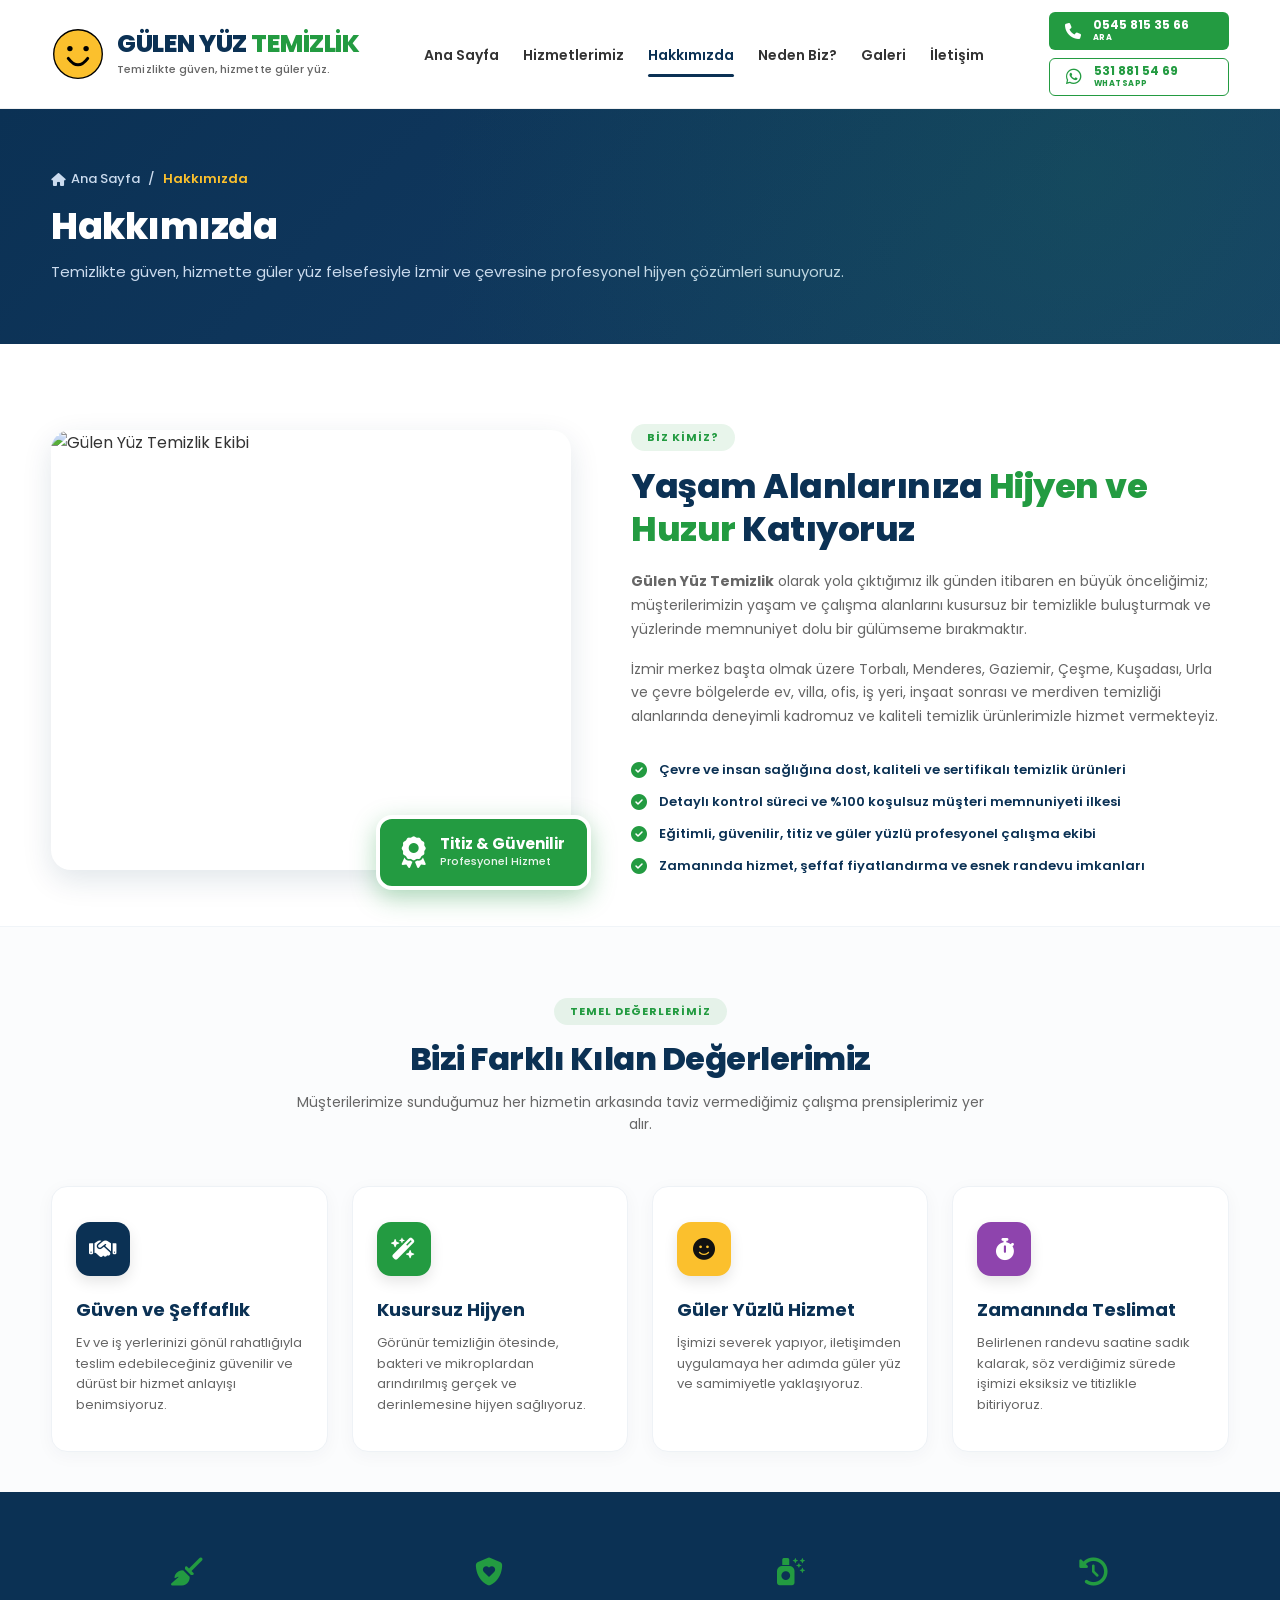
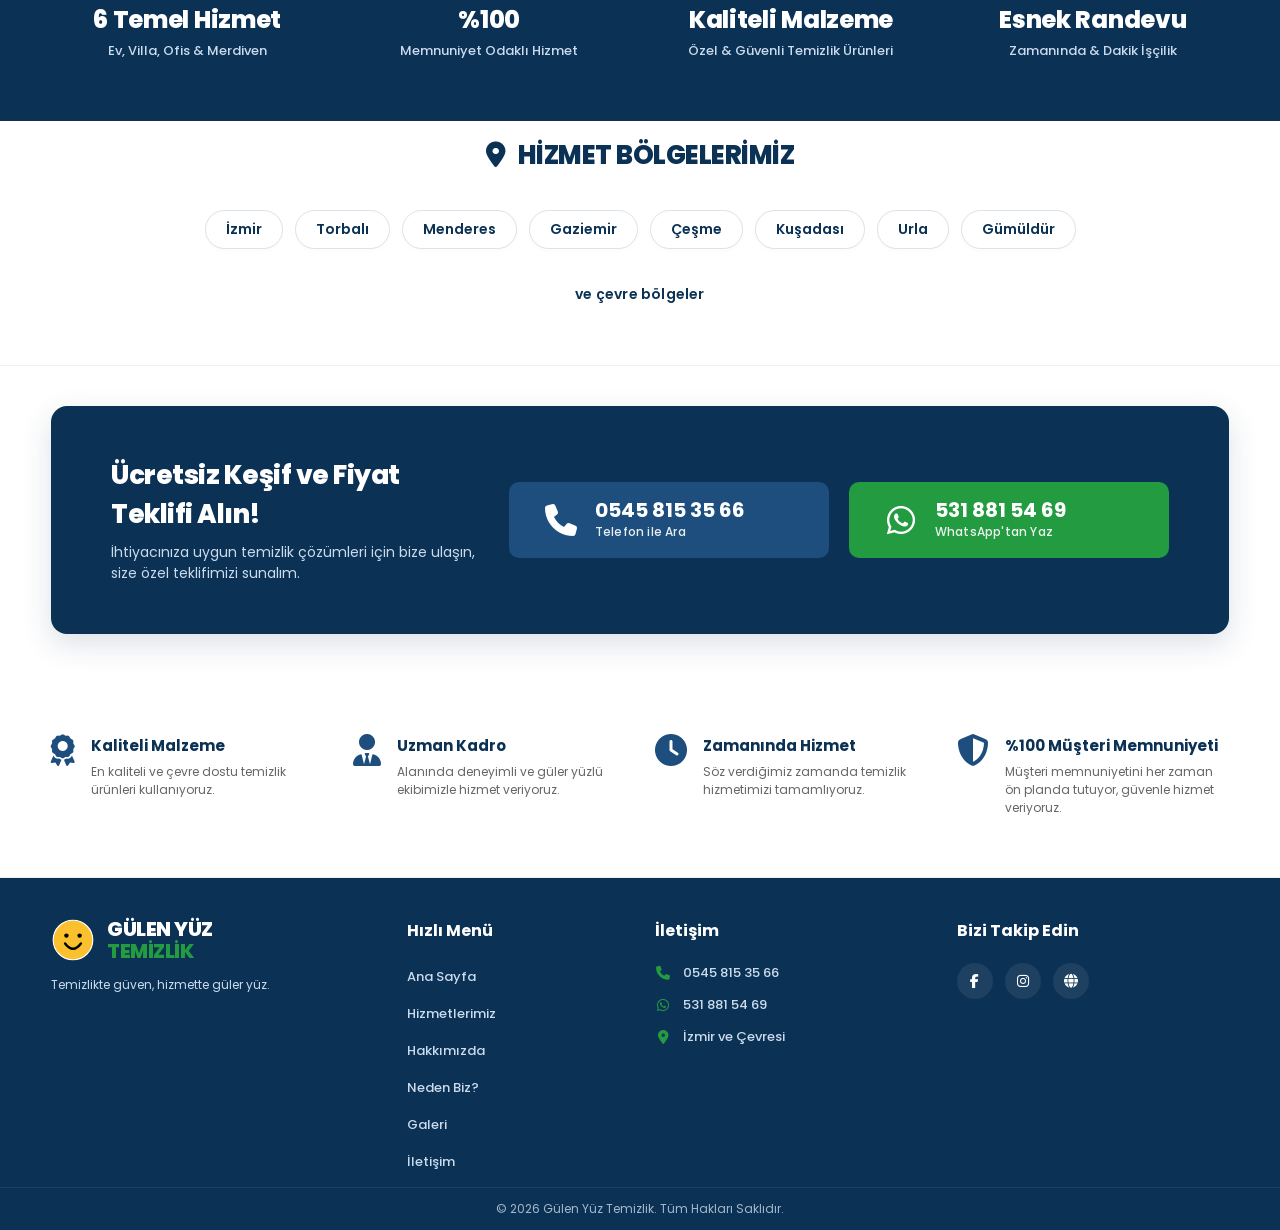
==== about-us.html @ 838fd584 "about-us changes" ====
<!DOCTYPE html>
<html lang="tr">
<head>
    <meta charset="UTF-8">
    <meta name="viewport" content="width=device-width, initial-scale=1.0">
    <title>Hakkımızda - Gülen Yüz Temizlik</title>
    <!-- Google Fonts: Poppins -->
    <link rel="preconnect" href="https://fonts.googleapis.com">
    <link rel="preconnect" href="https://fonts.gstatic.com" crossorigin>
    <link href="https://fonts.googleapis.com/css2?family=Poppins:wght@400;500;600;700;800&display=swap" rel="stylesheet">
    <!-- Font Awesome Icons -->
    <link rel="stylesheet" href="https://cdnjs.cloudflare.com/ajax/libs/font-awesome/6.4.0/css/all.min.css">
    <!-- Global Stylesheet -->
    <link rel="stylesheet" href="css/style.css">
    <!-- About Us Specific Stylesheet -->
    <link rel="stylesheet" href="css/about-us.css">
</head>
<body>

    <!-- Site Header -->
    <header class="site-header">
        <div class="header-container">
            <!-- Logo Section -->
            <a href="index.html" class="logo-container">
                <div class="logo-icon">
                    <svg viewBox="0 0 100 100" xmlns="http://www.w3.org/2000/svg">
                        <circle cx="50" cy="50" r="45" fill="#fbc02d" stroke="#000000" stroke-width="2.5"/>
                        <circle cx="35" cy="40" r="5" fill="#000000"/>
                        <circle cx="65" cy="40" r="5" fill="#000000"/>
                        <path d="M 32 58 Q 50 82 68 58" fill="none" stroke="#000000" stroke-width="5.5" stroke-linecap="round"/>
                    </svg>
                </div>
                <div class="logo-text">
                    <div class="brand-name">
                        <span class="brand-blue">GÜLEN YÜZ</span>
                        <span class="brand-green">TEMİZLİK</span>
                    </div>
                    <div class="brand-subtext">Temizlikte güven, hizmette güler yüz.</div>
                </div>
            </a>

            <!-- Navigation Menu -->
            <nav class="main-navigation">
                <ul>
                    <li><a href="index.html">Ana Sayfa</a></li>
                    <li><a href="our-services.html">Hizmetlerimiz</a></li>
                    <li><a href="about-us.html" class="active">Hakkımızda</a></li>
                    <li><a href="why-us.html">Neden Biz?</a></li>
                    <li><a href="gallery.html">Galeri</a></li>
                    <li><a href="contact.html">İletişim</a></li>
                </ul>
            </nav>

            <!-- Header Right Group (Contact Buttons + Mobile Toggle) -->
            <div class="header-right-group">
                <div class="header-contact">
                    <!-- Phone Call Button -->
                    <a href="tel:05458153566" class="contact-btn btn-phone">
                        <div class="btn-icon">
                            <i class="fa-solid fa-phone"></i>
                        </div>
                        <div class="btn-content">
                            <span class="phone-number">0545 815 35 66</span>
                            <span class="action-text">ARA</span>
                        </div>
                    </a>
                    
                    <!-- WhatsApp Chat Button -->
                    <a href="https://wa.me/905318815469" target="_blank" class="contact-btn btn-whatsapp">
                        <div class="btn-icon">
                            <i class="fa-brands fa-whatsapp"></i>
                        </div>
                        <div class="btn-content">
                            <span class="phone-number">531 881 54 69</span>
                            <span class="action-text">WHATSAPP</span>
                        </div>
                    </a>
                </div>

                <!-- Mobile Menu Hamburger Button -->
                <button class="mobile-nav-toggle" id="mobileNavToggle" aria-label="Menüyü Aç">
                    <span class="hamburger-line"></span>
                    <span class="hamburger-line"></span>
                    <span class="hamburger-line"></span>
                </button>
            </div>
        </div>
    </header>

    <!-- Mobile Navigation Drawer & Backdrop -->
    <div class="mobile-drawer-backdrop" id="mobileDrawerBackdrop"></div>
    <div class="mobile-nav-drawer" id="mobileNavDrawer">
        <div class="mobile-drawer-header">
            <div class="drawer-logo">
                <div class="drawer-logo-icon">
                    <svg viewBox="0 0 100 100" xmlns="http://www.w3.org/2000/svg">
                        <circle cx="50" cy="50" r="45" fill="#fbc02d" stroke="#000000" stroke-width="2.5"/>
                        <circle cx="35" cy="40" r="5" fill="#000000"/>
                        <circle cx="65" cy="40" r="5" fill="#000000"/>
                        <path d="M 32 58 Q 50 82 68 58" fill="none" stroke="#000000" stroke-width="5.5" stroke-linecap="round"/>
                    </svg>
                </div>
                <div class="drawer-brand-name">
                    <span class="brand-blue">GÜLEN YÜZ</span>
                    <span class="brand-green">TEMİZLİK</span>
                </div>
            </div>
            <button class="mobile-drawer-close" id="mobileDrawerClose" aria-label="Menüyü Kapat">
                <i class="fa-solid fa-xmark"></i>
            </button>
        </div>

        <nav class="mobile-drawer-nav">
            <ul>
                <li><a href="index.html" class="drawer-link"><i class="fa-solid fa-house"></i> Ana Sayfa</a></li>
                <li><a href="our-services.html" class="drawer-link"><i class="fa-solid fa-broom"></i> Hizmetlerimiz</a></li>
                <li><a href="about-us.html" class="drawer-link active"><i class="fa-solid fa-circle-info"></i> Hakkımızda</a></li>
                <li><a href="why-us.html" class="drawer-link"><i class="fa-solid fa-shield-heart"></i> Neden Biz?</a></li>
                <li><a href="gallery.html" class="drawer-link"><i class="fa-solid fa-images"></i> Galeri</a></li>
                <li><a href="contact.html" class="drawer-link"><i class="fa-solid fa-phone"></i> İletişim</a></li>
            </ul>
        </nav>

        <div class="mobile-drawer-footer">
            <div class="drawer-contact-buttons">
                <a href="tel:05458153566" class="drawer-btn btn-call">
                    <i class="fa-solid fa-phone"></i>
                    <span>0545 815 35 66</span>
                </a>
                <a href="https://wa.me/905318815469" target="_blank" class="drawer-btn btn-whatsapp">
                    <i class="fa-brands fa-whatsapp"></i>
                    <span>WhatsApp İle İletişim</span>
                </a>
            </div>
            <p class="drawer-slogan">Temizlikte güven, hizmette güler yüz.</p>
        </div>
    </div>

    <main>
        <!-- Page Banner / Breadcrumb Hero -->
        <section class="page-banner">
            <div class="page-banner-container">
                <div class="page-banner-content">
                    <div class="breadcrumb">
                        <a href="index.html"><i class="fa-solid fa-house"></i> Ana Sayfa</a>
                        <span>/</span>
                        <span class="current">Hakkımızda</span>
                    </div>
                    <h1 class="page-banner-title">Hakkımızda</h1>
                    <p class="page-banner-desc">
                        Temizlikte güven, hizmette güler yüz felsefesiyle İzmir ve çevresine profesyonel hijyen çözümleri sunuyoruz.
                    </p>
                </div>
            </div>
        </section>

        <!-- About Story & Mission Section (2-Column) -->
        <section class="about-story-section">
            <div class="about-story-container">
                <!-- Left: Media / Experience Image -->
                <div class="about-media-wrapper">
                    <div class="about-main-image">
                        <img src="https://images.unsplash.com/photo-1581578731548-c64695cc6952?auto=format&fit=crop&w=800&q=80" alt="Gülen Yüz Temizlik Ekibi">
                    </div>
                    <div class="about-exp-badge">
                        <div class="exp-icon-box"><i class="fa-solid fa-award"></i></div>
                        <div class="exp-text">
                            <span class="exp-title">Titiz & Güvenilir</span>
                            <span class="exp-sub">Profesyonel Hizmet</span>
                        </div>
                    </div>
                </div>

                <!-- Right: Content & Story -->
                <div class="about-story-content">
                    <span class="section-badge">BİZ KİMİZ?</span>
                    <h2 class="about-story-title">
                        Yaşam Alanlarınıza <span class="highlight">Hijyen ve Huzur</span> Katıyoruz
                    </h2>
                    <p class="about-story-p">
                        <strong>Gülen Yüz Temizlik</strong> olarak yola çıktığımız ilk günden itibaren en büyük önceliğimiz; müşterilerimizin yaşam ve çalışma alanlarını kusursuz bir temizlikle buluşturmak ve yüzlerinde memnuniyet dolu bir gülümseme bırakmaktır.
                    </p>
                    <p class="about-story-p">
                        İzmir merkez başta olmak üzere Torbalı, Menderes, Gaziemir, Çeşme, Kuşadası, Urla ve çevre bölgelerde ev, villa, ofis, iş yeri, inşaat sonrası ve merdiven temizliği alanlarında deneyimli kadromuz ve kaliteli temizlik ürünlerimizle hizmet vermekteyiz.
                    </p>
                    
                    <ul class="about-highlights-list">
                        <li>
                            <i class="fa-solid fa-check-circle"></i>
                            <span>Çevre ve insan sağlığına dost, kaliteli ve sertifikalı temizlik ürünleri</span>
                        </li>
                        <li>
                            <i class="fa-solid fa-check-circle"></i>
                            <span>Detaylı kontrol süreci ve %100 koşulsuz müşteri memnuniyeti ilkesi</span>
                        </li>
                        <li>
                            <i class="fa-solid fa-check-circle"></i>
                            <span>Eğitimli, güvenilir, titiz ve güler yüzlü profesyonel çalışma ekibi</span>
                        </li>
                        <li>
                            <i class="fa-solid fa-check-circle"></i>
                            <span>Zamanında hizmet, şeffaf fiyatlandırma ve esnek randevu imkanları</span>
                        </li>
                    </ul>
                </div>
            </div>
        </section>

        <!-- Core Values Section (4 Cards) -->
        <section class="values-section">
            <div class="values-container">
                <div class="section-intro">
                    <span class="section-badge">TEMEL DEĞERLERİMİZ</span>
                    <h2 class="section-main-title">Bizi Farklı Kılan Değerlerimiz</h2>
                    <p class="section-main-desc">Müşterilerimize sunduğumuz her hizmetin arkasında taviz vermediğimiz çalışma prensiplerimiz yer alır.</p>
                </div>

                <div class="values-grid">
                    <!-- Value 1 -->
                    <div class="value-card">
                        <div class="value-icon-box icon-blue">
                            <i class="fa-solid fa-handshake"></i>
                        </div>
                        <h3 class="value-card-title">Güven ve Şeffaflık</h3>
                        <p class="value-card-desc">
                            Ev ve iş yerlerinizi gönül rahatlığıyla teslim edebileceğiniz güvenilir ve dürüst bir hizmet anlayışı benimsiyoruz.
                        </p>
                    </div>

                    <!-- Value 2 -->
                    <div class="value-card">
                        <div class="value-icon-box icon-green">
                            <i class="fa-solid fa-wand-magic-sparkles"></i>
                        </div>
                        <h3 class="value-card-title">Kusursuz Hijyen</h3>
                        <p class="value-card-desc">
                            Görünür temizliğin ötesinde, bakteri ve mikroplardan arındırılmış gerçek ve derinlemesine hijyen sağlıyoruz.
                        </p>
                    </div>

                    <!-- Value 3 -->
                    <div class="value-card">
                        <div class="value-icon-box icon-yellow">
                            <i class="fa-solid fa-face-smile"></i>
                        </div>
                        <h3 class="value-card-title">Güler Yüzlü Hizmet</h3>
                        <p class="value-card-desc">
                            İşimizi severek yapıyor, iletişimden uygulamaya her adımda güler yüz ve samimiyetle yaklaşıyoruz.
                        </p>
                    </div>

                    <!-- Value 4 -->
                    <div class="value-card">
                        <div class="value-icon-box icon-purple">
                            <i class="fa-solid fa-stopwatch"></i>
                        </div>
                        <h3 class="value-card-title">Zamanında Teslimat</h3>
                        <p class="value-card-desc">
                            Belirlenen randevu saatine sadık kalarak, söz verdiğimiz sürede işimizi eksiksiz ve titizlikle bitiriyoruz.
                        </p>
                    </div>
                </div>
            </div>
        </section>

        <!-- Service Guarantees & Features Section -->
        <section class="stats-section">
            <div class="stats-container">
                <div class="stat-box">
                    <div class="stat-icon"><i class="fa-solid fa-broom"></i></div>
                    <div class="stat-number">6 Temel Hizmet</div>
                    <div class="stat-label">Ev, Villa, Ofis & Merdiven</div>
                </div>
                <div class="stat-box">
                    <div class="stat-icon"><i class="fa-solid fa-shield-heart"></i></div>
                    <div class="stat-number">%100</div>
                    <div class="stat-label">Memnuniyet Odaklı Hizmet</div>
                </div>
                <div class="stat-box">
                    <div class="stat-icon"><i class="fa-solid fa-spray-can-sparkles"></i></div>
                    <div class="stat-number">Kaliteli Malzeme</div>
                    <div class="stat-label">Özel & Güvenli Temizlik Ürünleri</div>
                </div>
                <div class="stat-box">
                    <div class="stat-icon"><i class="fa-solid fa-clock-rotate-left"></i></div>
                    <div class="stat-number">Esnek Randevu</div>
                    <div class="stat-label">Zamanında & Dakik İşçilik</div>
                </div>
            </div>
        </section>

        <!-- Service Areas Section -->
        <section class="areas-section">
            <div class="areas-container">
                <div class="areas-header">
                    <i class="fa-solid fa-location-dot marker-icon"></i>
                    <h2 class="areas-title">HİZMET BÖLGELERİMİZ</h2>
                </div>
                
                <div class="areas-list">
                    <span class="area-pill">İzmir</span>
                    <span class="area-pill">Torbalı</span>
                    <span class="area-pill">Menderes</span>
                    <span class="area-pill">Gaziemir</span>
                    <span class="area-pill">Çeşme</span>
                    <span class="area-pill">Kuşadası</span>
                    <span class="area-pill">Urla</span>
                    <span class="area-pill">Gümüldür</span>
                </div>
                
                <p class="areas-subtext">ve çevre bölgeler</p>
            </div>
        </section>

        <!-- Promo Section (Free Quote / CTA) -->
        <section class="promo-section">
            <div class="promo-container">
                <!-- Promo Text Content -->
                <div class="promo-content">
                    <h2 class="promo-title">Ücretsiz Keşif ve Fiyat Teklifi Alın!</h2>
                    <p class="promo-subtitle">İhtiyacınıza uygun temizlik çözümleri için bize ulaşın, size özel teklifimizi sunalım.</p>
                </div>
                
                <!-- Promo Action Buttons -->
                <div class="promo-actions">
                    <!-- Phone CTA Button -->
                    <a href="tel:05458153566" class="promo-btn btn-promo-phone">
                        <div class="promo-btn-icon">
                            <i class="fa-solid fa-phone"></i>
                        </div>
                        <div class="promo-btn-text">
                            <span class="num">0545 815 35 66</span>
                            <span class="lbl">Telefon ile Ara</span>
                        </div>
                    </a>
                    
                    <!-- WhatsApp CTA Button -->
                    <a href="https://wa.me/905318815469" target="_blank" class="promo-btn btn-promo-whatsapp">
                        <div class="promo-btn-icon">
                            <i class="fa-brands fa-whatsapp"></i>
                        </div>
                        <div class="promo-btn-text">
                            <span class="num">531 881 54 69</span>
                            <span class="lbl">WhatsApp'tan Yaz</span>
                        </div>
                    </a>
                </div>
            </div>
        </section>

        <!-- Features Section (Trust Badges) -->
        <section class="features-section">
            <div class="features-container">
                <!-- Feature 1: Kaliteli Malzeme -->
                <div class="feature-card">
                    <div class="feature-badge-icon">
                        <i class="fa-solid fa-award"></i>
                    </div>
                    <div class="feature-badge-content">
                        <h3 class="feature-badge-title">Kaliteli Malzeme</h3>
                        <p class="feature-badge-desc">En kaliteli ve çevre dostu temizlik ürünleri kullanıyoruz.</p>
                    </div>
                </div>
                
                <!-- Feature 2: Uzman Kadro -->
                <div class="feature-card">
                    <div class="feature-badge-icon">
                        <i class="fa-solid fa-user-tie"></i>
                    </div>
                    <div class="feature-badge-content">
                        <h3 class="feature-badge-title">Uzman Kadro</h3>
                        <p class="feature-badge-desc">Alanında deneyimli ve güler yüzlü ekibimizle hizmet veriyoruz.</p>
                    </div>
                </div>
                
                <!-- Feature 3: Zamanında Hizmet -->
                <div class="feature-card">
                    <div class="feature-badge-icon">
                        <i class="fa-solid fa-clock"></i>
                    </div>
                    <div class="feature-badge-content">
                        <h3 class="feature-badge-title">Zamanında Hizmet</h3>
                        <p class="feature-badge-desc">Söz verdiğimiz zamanda temizlik hizmetimizi tamamlıyoruz.</p>
                    </div>
                </div>
                
                <!-- Feature 4: Müşteri Memnuniyeti -->
                <div class="feature-card">
                    <div class="feature-badge-icon">
                        <i class="fa-solid fa-shield-halved"></i>
                    </div>
                    <div class="feature-badge-content">
                        <h3 class="feature-badge-title">%100 Müşteri Memnuniyeti</h3>
                        <p class="feature-badge-desc">Müşteri memnuniyetini her zaman ön planda tutuyor, güvenle hizmet veriyoruz.</p>
                    </div>
                </div>
            </div>
        </section>
    </main>

    <!-- Footer Section -->
    <footer class="site-footer">
        <div class="footer-container">
            <!-- Footer Col 1: Logo & Slogan -->
            <div class="footer-col col-logo">
                <div class="footer-logo">
                    <div class="footer-logo-icon">
                        <svg viewBox="0 0 100 100" xmlns="http://www.w3.org/2000/svg">
                            <!-- Yellow circle with white border -->
                            <circle cx="50" cy="50" r="45" fill="#fbc02d" stroke="#ffffff" stroke-width="2.5"/>
                            <!-- Left eye -->
                            <circle cx="35" cy="40" r="5" fill="#000000"/>
                            <!-- Right eye -->
                            <circle cx="65" cy="40" r="5" fill="#000000"/>
                            <!-- Smile (Quadratic Bezier Curve) -->
                            <path d="M 32 58 Q 50 82 68 58" fill="none" stroke="#000000" stroke-width="5.5" stroke-linecap="round"/>
                        </svg>
                    </div>
                    <div class="footer-logo-text">
                        <span class="footer-brand-white">GÜLEN YÜZ</span>
                        <span class="footer-brand-green">TEMİZLİK</span>
                    </div>
                </div>
                <p class="footer-slogan">Temizlikte güven, hizmette güler yüz.</p>
            </div>
            
            <!-- Footer Col 2: Hızlı Menü -->
            <div class="footer-col">
                <h4 class="footer-col-title">Hızlı Menü</h4>
                <ul class="footer-links">
                    <li><a href="index.html">Ana Sayfa</a></li>
                    <li><a href="our-services.html">Hizmetlerimiz</a></li>
                    <li><a href="about-us.html">Hakkımızda</a></li>
                    <li><a href="why-us.html">Neden Biz?</a></li>
                    <li><a href="gallery.html">Galeri</a></li>
                    <li><a href="contact.html">İletişim</a></li>
                </ul>
            </div>
            
            <!-- Footer Col 3: İletişim -->
            <div class="footer-col">
                <h4 class="footer-col-title">İletişim</h4>
                <ul class="footer-contact-info">
                    <li>
                        <i class="fa-solid fa-phone"></i>
                        <a href="tel:05458153566">0545 815 35 66</a>
                    </li>
                    <li>
                        <i class="fa-brands fa-whatsapp"></i>
                        <a href="https://wa.me/905318815469" target="_blank">531 881 54 69</a>
                    </li>
                    <li>
                        <i class="fa-solid fa-location-dot"></i>
                        <span>İzmir ve Çevresi</span>
                    </li>
                </ul>
            </div>
            
            <!-- Footer Col 4: Sosyal Medya -->
            <div class="footer-col">
                <h4 class="footer-col-title">Bizi Takip Edin</h4>
                <div class="footer-socials">
                    <a href="#" target="_blank" class="social-link"><i class="fa-brands fa-facebook-f"></i></a>
                    <a href="#" target="_blank" class="social-link"><i class="fa-brands fa-instagram"></i></a>
                    <a href="#" target="_blank" class="social-link"><i class="fa-solid fa-globe"></i></a>
                </div>
            </div>
        </div>
        
        <!-- Footer Bottom Bar -->
        <div class="footer-bottom">
            <div class="footer-bottom-container">
                <p class="copyright-text">&copy; 2026 Gülen Yüz Temizlik. Tüm Hakları Saklıdır.</p>
            </div>
        </div>
    </footer>

    <!-- Main Global Scripts -->
    <script src="js/main.js"></script>
</body>
</html>
---- css/style.css ----
/* ==========================================================================
   Gülen Yüz Temizlik - Global & Common Stylesheet (style.css)
   Contains shared theme variables, reset, header, footer, and common widgets.
   ========================================================================== */

/* 1. THEME VARIABLES & ROOT SETTINGS */
:root {
    --brand-blue: #0b3154;        /* Deep professional blue (#0b3154) */
    --brand-green: #239b41;       /* Vibrant brand green (#239b41) */
    --accent-yellow: #fbc02d;     /* Smiley face yellow (#fbc02d) */
    --text-dark: #333333;         /* Primary text color */
    --text-muted: #666666;        /* Subtext and captions color */
    --bg-white: #ffffff;
    --font-main: 'Poppins', sans-serif;
}

/* 2. BASE RESET */
* {
    margin: 0;
    padding: 0;
    box-sizing: border-box;
}

body {
    font-family: var(--font-main);
    background-color: #ffffff;
    color: var(--text-dark);
    overflow-x: hidden;
}

/* 3. SITE HEADER */
.site-header {
    background-color: var(--bg-white);
    border-bottom: 1px solid #f0f0f0;
    position: relative;
    width: 100%;
    z-index: 1000;
}

.header-container {
    max-width: 100%;
    width: auto;
    margin: 0 4%;
    padding: 12px 0;
    display: flex;
    justify-content: space-between;
    align-items: center;
    min-height: 90px;
}

/* Logo */
.logo-container {
    display: flex;
    align-items: center;
    text-decoration: none;
    gap: 12px;
}

.logo-icon svg {
    width: 54px;
    height: 54px;
    display: block;
}

.logo-text {
    display: flex;
    flex-direction: column;
}

.brand-name {
    font-size: 25px;
    font-weight: 800;
    line-height: 1.1;
    letter-spacing: -0.5px;
}

.brand-blue {
    color: var(--brand-blue);
}

.brand-green {
    color: var(--brand-green);
}

.brand-subtext {
    font-size: 11px;
    color: var(--text-muted);
    font-weight: 500;
    margin-top: 3px;
    letter-spacing: 0.1px;
}

/* Navigation Menu */
.main-navigation ul {
    display: flex;
    list-style: none;
    gap: 24px;
    align-items: center;
}

.main-navigation a {
    text-decoration: none;
    color: var(--text-dark);
    font-size: 14px;
    font-weight: 600;
    padding: 6px 0;
    position: relative;
    transition: color 0.2s ease;
}

.main-navigation a:hover {
    color: var(--brand-blue);
}

.main-navigation a.active {
    color: var(--brand-blue);
}

.main-navigation a.active::after {
    content: '';
    position: absolute;
    bottom: -6px;
    left: 0;
    width: 100%;
    height: 3px;
    background-color: var(--brand-blue);
    border-radius: 2px;
}

/* Header Contact Buttons */
.header-contact {
    display: flex;
    flex-direction: column;
    gap: 8px;
    align-items: flex-end;
}

.contact-btn {
    display: flex;
    align-items: center;
    text-decoration: none;
    border-radius: 6px;
    padding: 4px 14px;
    width: 180px;
    height: 38px;
    transition: all 0.2s ease;
}

.contact-btn:hover {
    transform: translateY(-1px);
    box-shadow: 0 4px 8px rgba(0, 0, 0, 0.08);
}

.btn-icon {
    font-size: 16px;
    margin-right: 10px;
    display: flex;
    align-items: center;
    justify-content: center;
    width: 20px;
}

.btn-content {
    display: flex;
    flex-direction: column;
    justify-content: center;
}

.phone-number {
    font-size: 12px;
    font-weight: 700;
    line-height: 1.1;
}

.action-text {
    font-size: 8px;
    font-weight: 700;
    letter-spacing: 0.5px;
}

.btn-phone {
    background-color: var(--brand-green);
    color: var(--bg-white);
}

.btn-phone:hover {
    background-color: #1c7c34;
}

.btn-whatsapp {
    background-color: var(--bg-white);
    border: 1px solid var(--brand-green);
    color: var(--brand-green);
}

.btn-whatsapp:hover {
    background-color: rgba(35, 155, 65, 0.04);
}

.btn-whatsapp .btn-icon {
    color: var(--brand-green);
    font-size: 18px;
}

/* Header Right Group */
.header-right-group {
    display: flex;
    align-items: center;
    gap: 16px;
}

/* Hamburger Toggle Button (Hidden on Desktop) */
.mobile-nav-toggle {
    display: none;
    width: 44px;
    height: 44px;
    background-color: #f0f6fc;
    border: 1px solid #d4e2f0;
    border-radius: 10px;
    cursor: pointer;
    flex-direction: column;
    justify-content: center;
    align-items: center;
    gap: 5px;
    padding: 0;
    transition: all 0.25s ease;
    z-index: 1010;
}

.mobile-nav-toggle:hover {
    background-color: var(--brand-blue);
    border-color: var(--brand-blue);
}

.mobile-nav-toggle .hamburger-line {
    width: 22px;
    height: 2.5px;
    background-color: var(--brand-blue);
    border-radius: 3px;
    transition: all 0.3s ease;
}

.mobile-nav-toggle:hover .hamburger-line {
    background-color: #ffffff;
}

/* Hamburger animated open state */
.mobile-nav-toggle.active .hamburger-line:nth-child(1) {
    transform: translateY(7.5px) rotate(45deg);
    background-color: #ffffff;
}

.mobile-nav-toggle.active .hamburger-line:nth-child(2) {
    opacity: 0;
}

.mobile-nav-toggle.active .hamburger-line:nth-child(3) {
    transform: translateY(-7.5px) rotate(-45deg);
    background-color: #ffffff;
}

.mobile-nav-toggle.active {
    background-color: var(--brand-blue);
    border-color: var(--brand-blue);
}

/* Mobile Menu Backdrop */
.mobile-drawer-backdrop {
    position: fixed;
    top: 0;
    left: 0;
    width: 100vw;
    height: 100vh;
    background-color: rgba(11, 49, 84, 0.55);
    backdrop-filter: blur(4px);
    -webkit-backdrop-filter: blur(4px);
    z-index: 99998;
    opacity: 0;
    visibility: hidden;
    transition: opacity 0.35s ease, visibility 0.35s ease;
}

.mobile-drawer-backdrop.active {
    opacity: 1;
    visibility: visible;
}

/* Mobile Nav Drawer */
.mobile-nav-drawer {
    position: fixed;
    top: 0;
    right: -360px;
    width: 320px;
    max-width: 85vw;
    height: 100vh;
    background-color: #ffffff;
    z-index: 99999;
    box-shadow: -8px 0 30px rgba(11, 49, 84, 0.18);
    display: flex;
    flex-direction: column;
    justify-content: space-between;
    transition: right 0.35s cubic-bezier(0.25, 0.8, 0.25, 1);
    overflow-y: auto;
}

.mobile-nav-drawer.open {
    right: 0;
}

/* Drawer Header */
.mobile-drawer-header {
    display: flex;
    align-items: center;
    justify-content: space-between;
    padding: 20px 22px;
    border-bottom: 1px solid #f0f4f8;
}

.drawer-logo {
    display: flex;
    align-items: center;
    gap: 10px;
}

.drawer-logo-icon svg {
    width: 38px;
    height: 38px;
    display: block;
}

.drawer-brand-name {
    font-size: 17px;
    font-weight: 800;
    line-height: 1.1;
}

.mobile-drawer-close {
    width: 36px;
    height: 36px;
    border-radius: 8px;
    background-color: #f1f5f9;
    border: none;
    color: var(--brand-blue);
    font-size: 18px;
    display: flex;
    align-items: center;
    justify-content: center;
    cursor: pointer;
    transition: all 0.2s ease;
}

.mobile-drawer-close:hover {
    background-color: #e2e8f0;
    color: #000000;
}

/* Drawer Nav Links */
.mobile-drawer-nav {
    padding: 18px 16px;
    flex-grow: 1;
}

.mobile-drawer-nav ul {
    list-style: none;
    display: flex;
    flex-direction: column;
    gap: 6px;
}

.drawer-link {
    display: flex;
    align-items: center;
    gap: 14px;
    padding: 13px 16px;
    border-radius: 10px;
    text-decoration: none;
    font-size: 15px;
    font-weight: 600;
    color: var(--brand-blue);
    transition: all 0.2s ease;
}

.drawer-link i {
    font-size: 16px;
    width: 22px;
    color: var(--brand-green);
    display: flex;
    align-items: center;
    justify-content: center;
    transition: all 0.2s ease;
}

.drawer-link:hover {
    background-color: #f0f6fc;
    color: var(--brand-green);
    transform: translateX(4px);
}

.drawer-link.active {
    background-color: rgba(35, 155, 65, 0.08);
    color: var(--brand-green);
    font-weight: 700;
}

.drawer-link.active i {
    color: var(--brand-green);
}

/* Drawer Footer */
.mobile-drawer-footer {
    padding: 20px;
    border-top: 1px solid #f0f4f8;
    background-color: #fafbfc;
    display: flex;
    flex-direction: column;
    gap: 14px;
}

.drawer-contact-buttons {
    display: flex;
    flex-direction: column;
    gap: 10px;
}

.drawer-btn {
    display: flex;
    align-items: center;
    justify-content: center;
    gap: 10px;
    height: 44px;
    border-radius: 10px;
    text-decoration: none;
    font-size: 13px;
    font-weight: 700;
    transition: all 0.2s ease;
}

.drawer-btn.btn-call {
    background-color: #ffffff;
    border: 1px solid #d4e2f0;
    color: var(--brand-blue);
}

.drawer-btn.btn-call:hover {
    background-color: var(--brand-blue);
    color: #ffffff;
}

.drawer-btn.btn-whatsapp {
    background-color: var(--brand-green);
    color: #ffffff;
}

.drawer-btn.btn-whatsapp:hover {
    background-color: #1c7c34;
}

.drawer-slogan {
    font-size: 11px;
    color: var(--text-muted);
    text-align: center;
    margin: 0;
    font-weight: 500;
}

/* Prevent body scroll when drawer open */
body.mobile-menu-active {
    overflow: hidden;
}


/* ==========================================================================
   4. COMMON COMPONENT: SERVICE AREAS SECTION
   ========================================================================== */
.areas-section {
    padding: 15px 0 60px 0;
    background-color: #ffffff;
    text-align: center;
    border-bottom: 1px solid #f0f0f0;
    width: 100%;
}

.areas-container {
    max-width: 100%;
    width: auto;
    margin: 0 4%;
    display: flex;
    flex-direction: column;
    align-items: center;
}

.areas-header {
    display: flex;
    align-items: center;
    justify-content: center;
    gap: 12px;
    margin-bottom: 35px;
}

.marker-icon {
    font-size: 26px;
    color: var(--brand-blue);
}

.areas-title {
    font-size: 26px;
    font-weight: 800;
    color: var(--brand-blue);
    letter-spacing: -0.5px;
    text-transform: uppercase;
}

.areas-list {
    display: flex;
    flex-wrap: wrap;
    justify-content: center;
    gap: 12px;
    margin-bottom: 25px;
    width: 100%;
}

.area-pill {
    background-color: var(--bg-white);
    border: 1px solid #dbe2e8;
    border-radius: 50px;
    padding: 8px 20px;
    font-size: 14px;
    font-weight: 600;
    color: var(--brand-blue);
    transition: all 0.25s ease;
    cursor: default;
    box-shadow: 0 2px 5px rgba(0, 0, 0, 0.02);
}

.area-pill:hover {
    border-color: var(--brand-green);
    color: var(--brand-green);
    transform: translateY(-1px);
    box-shadow: 0 4px 8px rgba(0, 0, 0, 0.05);
}

.areas-subtext {
    font-size: 14px;
    font-weight: 600;
    color: var(--brand-blue);
    margin-top: 10px;
    letter-spacing: 0.2px;
}


/* ==========================================================================
   5. COMMON COMPONENT: PROMO / FREE QUOTE CTA BANNER
   ========================================================================== */
.promo-section {
    padding: 40px 0;
    background-color: #ffffff;
    width: 100%;
}

.promo-container {
    max-width: 100%;
    width: auto;
    margin: 0 4%;
    background-color: var(--brand-blue);
    border-radius: 16px;
    padding: 50px 60px;
    display: flex;
    justify-content: space-between;
    align-items: center;
    gap: 30px;
    box-shadow: 0 10px 30px rgba(11, 49, 84, 0.15);
}

.promo-content {
    display: flex;
    flex-direction: column;
    gap: 8px;
    text-align: left;
}

.promo-title {
    font-size: 26px;
    font-weight: 800;
    color: #ffffff;
    letter-spacing: -0.5px;
}

.promo-subtitle {
    font-size: 14px;
    line-height: 1.5;
    color: #cbdbee;
    font-weight: 400;
    max-width: 520px;
}

.promo-actions {
    display: flex;
    gap: 20px;
    flex-shrink: 0;
}

.promo-btn {
    display: flex;
    align-items: center;
    text-decoration: none;
    border-radius: 10px;
    padding: 16px 36px;
    min-width: 320px;
    height: 76px;
    transition: all 0.25s ease;
}

.promo-btn:hover {
    transform: translateY(-2px);
    box-shadow: 0 10px 25px rgba(0, 0, 0, 0.22);
}

.promo-btn-icon {
    font-size: 32px;
    margin-right: 18px;
    display: flex;
    align-items: center;
    justify-content: center;
    color: #ffffff;
    width: 32px;
}

.promo-btn-text {
    display: flex;
    flex-direction: column;
    justify-content: center;
    color: #ffffff;
    text-align: left;
}

.promo-btn-text .num {
    font-size: 20px;
    font-weight: 700;
    line-height: 1.1;
}

.promo-btn-text .lbl {
    font-size: 12px;
    font-weight: 500;
    margin-top: 2px;
    opacity: 0.9;
    letter-spacing: 0.2px;
}

.btn-promo-phone {
    background-color: #1d4e7d;
}

.btn-promo-phone:hover {
    background-color: #153c61;
}

.btn-promo-whatsapp {
    background-color: var(--brand-green);
}

.btn-promo-whatsapp:hover {
    background-color: #1c7c34;
}


/* ==========================================================================
   6. COMMON COMPONENT: FEATURES / TRUST BADGES
   ========================================================================== */
.features-section {
    padding: 60px 0;
    background-color: #ffffff;
    border-bottom: 1px solid #f0f0f0;
    width: 100%;
}

.features-container {
    max-width: 100%;
    width: auto;
    margin: 0 4%;
    display: grid;
    grid-template-columns: repeat(4, 1fr);
    gap: 30px;
}

.feature-card {
    display: flex;
    align-items: flex-start;
    gap: 16px;
}

.feature-badge-icon {
    font-size: 32px;
    color: #1d4e7d;
    flex-shrink: 0;
    line-height: 1;
}

.feature-badge-content {
    display: flex;
    flex-direction: column;
    gap: 6px;
    text-align: left;
}

.feature-badge-title {
    font-size: 15px;
    font-weight: 700;
    color: var(--brand-blue);
}

.feature-badge-desc {
    font-size: 12px;
    line-height: 1.5;
    color: var(--text-muted);
    font-weight: 400;
}


/* ==========================================================================
   7. SITE FOOTER
   ========================================================================== */
.site-footer {
    background-color: var(--brand-blue);
    padding: 40px 0 0 0;
    color: #ffffff;
    width: 100%;
}

.footer-container {
    max-width: 100%;
    width: auto;
    margin: 0 4%;
    display: grid;
    grid-template-columns: 1.2fr 0.8fr 1fr 1fr;
    gap: 30px;
}

.footer-col {
    display: flex;
    flex-direction: column;
    gap: 14px;
}

.footer-logo {
    display: flex;
    align-items: center;
    gap: 12px;
}

.footer-logo-icon svg {
    width: 44px;
    height: 44px;
    display: block;
}

.footer-logo-text {
    display: flex;
    flex-direction: column;
    font-size: 20px;
    font-weight: 800;
    line-height: 1.1;
    letter-spacing: -0.5px;
}

.footer-brand-white {
    color: #ffffff;
}

.footer-brand-green {
    color: var(--brand-green);
}

.footer-slogan {
    font-size: 12px;
    color: #cbdbee;
    line-height: 1.5;
    font-weight: 400;
    max-width: 250px;
}

.footer-col-title {
    font-size: 16px;
    font-weight: 700;
    color: #ffffff;
    position: relative;
    padding-bottom: 6px;
}

.footer-links,
.footer-contact-info {
    list-style: none;
    display: flex;
    flex-direction: column;
    gap: 12px;
    padding: 0;
    margin: 0;
}

.footer-links a {
    text-decoration: none;
    color: #cbdbee;
    font-size: 13px;
    font-weight: 500;
    transition: color 0.2s ease;
}

.footer-links a:hover {
    color: var(--brand-green);
}

.footer-contact-info li {
    display: flex;
    align-items: center;
    gap: 12px;
    color: #cbdbee;
    font-size: 13px;
    font-weight: 500;
}

.footer-contact-info i {
    font-size: 14px;
    color: var(--brand-green);
    width: 16px;
    text-align: center;
}

.footer-contact-info a {
    text-decoration: none;
    color: #cbdbee;
    transition: color 0.2s ease;
}

.footer-contact-info a:hover {
    color: var(--brand-green);
}

.footer-socials {
    display: flex;
    gap: 12px;
}

.social-link {
    display: flex;
    align-items: center;
    justify-content: center;
    width: 36px;
    height: 36px;
    border-radius: 50%;
    background-color: rgba(255, 255, 255, 0.08);
    color: #ffffff;
    font-size: 14px;
    text-decoration: none;
    transition: all 0.2s ease;
}

.social-link:hover {
    background-color: var(--brand-green);
    color: #ffffff;
    transform: translateY(-2px);
}

.footer-bottom {
    margin-top: 14px;
    padding: 12px 0;
    border-top: 1px solid rgba(255, 255, 255, 0.08);
    text-align: center;
    width: 100%;
}

.footer-bottom-container {
    max-width: 100%;
    width: auto;
    margin: 0 4%;
}

.copyright-text {
    font-size: 12px;
    color: #a3b8cc;
    font-weight: 400;
}


/* ==========================================================================
   8. RESPONSIVE & MOBILE STYLES (COMMON)
   ========================================================================== */

/* Tablet Screens (<= 1024px) */
@media (max-width: 1024px) {
    .header-container {
        margin: 0 3%;
        padding: 12px 0;
    }
    
    .main-navigation ul {
        gap: 16px;
    }
    
    .brand-name {
        font-size: 22px;
    }

    .areas-container {
        margin: 0 3%;
    }

    .promo-container {
        flex-direction: column;
        text-align: center;
        padding: 40px 30px;
        margin: 0 3%;
        gap: 24px;
    }
    
    .promo-content {
        text-align: center;
    }
    
    .promo-actions {
        justify-content: center;
        width: 100%;
    }

    .features-container {
        grid-template-columns: repeat(2, 1fr);
        gap: 30px 24px;
        margin: 0 3%;
    }

    .footer-container {
        grid-template-columns: repeat(2, 1fr);
        gap: 40px 30px;
        margin: 0 3%;
    }
}

/* Mobile Screens (<= 768px) */
@media (max-width: 768px) {
    .header-container {
        flex-wrap: nowrap;
        margin: 0 16px;
        padding: 10px 0;
        min-height: auto;
        align-items: center;
    }
    
    .logo-container {
        order: 1;
        gap: 10px;
    }
    
    .logo-icon svg {
        width: 44px;
        height: 44px;
    }
    
    .brand-name {
        font-size: 20px;
    }
    
    .brand-subtext {
        font-size: 10px;
        margin-top: 1px;
    }

    .main-navigation {
        display: none !important;
    }

    .header-right-group {
        order: 2;
        display: flex;
        align-items: center;
        gap: 10px;
    }
    
    .header-contact {
        display: flex;
        flex-direction: column;
        gap: 4px;
        align-items: flex-end;
    }
    
    .contact-btn {
        width: 104px;
        height: 28px;
        padding: 2px 8px;
        border-radius: 6px;
        justify-content: center;
        gap: 6px;
    }
    
    .btn-icon {
        font-size: 12px;
        margin-right: 0;
        width: auto;
    }
    
    .btn-content {
        flex-direction: row;
        align-items: center;
    }
    
    .phone-number {
        display: none;
    }
    
    .action-text {
        font-size: 9.5px;
        font-weight: 700;
        letter-spacing: 0.4px;
    }

    .mobile-nav-toggle {
        display: flex;
        width: 42px;
        height: 60px;
        border-radius: 8px;
    }

    .areas-section {
        padding: 40px 0;
    }
    
    .areas-container {
        margin: 0 16px;
    }
    
    .areas-title {
        font-size: 22px;
    }
    
    .marker-icon {
        font-size: 22px;
    }
    
    .areas-header {
        margin-bottom: 25px;
    }
    
    .area-pill {
        padding: 6px 18px;
        font-size: 13px;
    }

    .promo-container {
        margin: 0 16px;
    }

    .promo-title {
        font-size: 22px;
    }
    
    .promo-subtitle {
        font-size: 13px;
    }
    
    .promo-actions {
        flex-direction: row;
        gap: 12px;
        width: 100%;
        justify-content: center;
    }
    
    .promo-btn {
        min-width: auto;
        flex-grow: 1;
        max-width: 240px;
        height: 52px;
        padding: 8px 16px;
    }

    .features-section {
        padding: 40px 0;
    }
    
    .features-container {
        margin: 0 16px;
    }
    
    .feature-card {
        gap: 12px;
    }
    
    .feature-badge-icon {
        font-size: 28px;
    }

    .site-footer {
        padding: 35px 0 0 0;
    }
    
    .footer-container {
        margin: 0 16px;
    }
    
    .footer-bottom {
        margin-top: 14px;
    }
    
    .footer-bottom-container {
        margin: 0 16px;
    }
}

/* Small Mobile Screens (<= 480px) */
@media (max-width: 480px) {
    .header-container {
        margin: 0 10px;
        padding: 8px 0;
    }

    .logo-container {
        gap: 8px;
    }

    .logo-icon svg {
        width: 38px;
        height: 38px;
    }

    .brand-name {
        font-size: 17px;
    }
    
    .brand-subtext {
        display: none;
    }

    .header-right-group {
        gap: 8px;
    }

    .header-contact {
        gap: 3px;
    }

    .contact-btn {
        width: 92px;
        height: 25px;
        padding: 2px 6px;
        gap: 4px;
    }

    .btn-icon {
        font-size: 11px;
    }

    .action-text {
        font-size: 8.5px;
    }

    .mobile-nav-toggle {
        width: 38px;
        height: 53px;
    }

    .areas-list {
        gap: 10px;
    }
    
    .area-pill {
        padding: 6px 14px;
        font-size: 12px;
    }
    
    .areas-section {
        padding: 35px 0;
    }
    
    .areas-container {
        margin: 0 10px;
    }
    
    .areas-subtext {
        font-size: 13px;
    }

    .promo-container {
        padding: 30px 15px;
        margin: 0 10px;
        gap: 20px;
    }
    
    .promo-actions {
        flex-direction: row;
        gap: 8px;
        width: 100%;
        justify-content: center;
    }
    
    .promo-btn {
        min-width: auto;
        flex-grow: 1;
        max-width: 220px;
        height: 50px;
        padding: 6px 10px;
    }
    
    .promo-btn-icon {
        font-size: 16px;
        margin-right: 6px;
        width: 16px;
    }
    
    .promo-btn-text .num {
        font-size: 11px;
    }
    
    .promo-btn-text .lbl {
        font-size: 8px;
    }

    .features-container {
        grid-template-columns: 1fr;
        gap: 24px;
        margin: 0 10px;
    }
    
    .feature-card {
        flex-direction: column;
        align-items: center;
        text-align: center;
        gap: 8px;
    }
    
    .feature-badge-content {
        text-align: center;
    }

    .footer-container {
        grid-template-columns: 1fr;
        gap: 22px;
        text-align: center;
        margin: 0 10px;
    }
    
    .footer-col {
        align-items: center;
    }
    
    .footer-logo {
        justify-content: center;
    }
    
    .footer-contact-info li {
        justify-content: center;
    }
    
    .footer-socials {
        justify-content: center;
    }
    
    .footer-slogan {
        max-width: 100%;
    }
    
    .footer-bottom-container {
        margin: 0 10px;
    }
}
---- css/about-us.css ----
/* ==========================================================================
   Gülen Yüz Temizlik - About Us Stylesheet (about-us.css)
   Contains styles specific to about-us.html (Story, Values, Stats, Page Banner)
   ========================================================================== */

/* ==========================================
   1. PAGE BANNER (HERO / BREADCRUMB)
   ========================================== */
.page-banner {
    background: linear-gradient(135deg, var(--brand-blue) 0%, #153e68 100%);
    padding: 60px 0;
    color: #ffffff;
    width: 100%;
    position: relative;
    overflow: hidden;
}

.page-banner::before {
    content: '';
    position: absolute;
    top: 0;
    left: 0;
    right: 0;
    bottom: 0;
    background: radial-gradient(circle at 85% 30%, rgba(35, 155, 65, 0.15) 0%, transparent 60%);
    pointer-events: none;
}

.page-banner-container {
    max-width: 100%;
    width: auto;
    margin: 0 4%;
}

.page-banner-content {
    max-width: 800px;
}

.breadcrumb {
    display: flex;
    align-items: center;
    gap: 8px;
    font-size: 13px;
    color: #cbdbee;
    margin-bottom: 16px;
    font-weight: 500;
}

.breadcrumb a {
    color: #cbdbee;
    text-decoration: none;
    transition: color 0.2s ease;
    display: flex;
    align-items: center;
    gap: 5px;
}

.breadcrumb a:hover {
    color: var(--accent-yellow);
}

.breadcrumb .current {
    color: var(--accent-yellow);
    font-weight: 600;
}

.page-banner-title {
    font-size: 36px;
    font-weight: 800;
    color: #ffffff;
    letter-spacing: -0.5px;
    line-height: 1.2;
    margin-bottom: 12px;
}

.page-banner-desc {
    font-size: 15px;
    color: #cbdbee;
    line-height: 1.6;
    font-weight: 400;
}


/* ==========================================
   2. ABOUT STORY & MISSION SECTION (2-COL)
   ========================================== */
.about-story-section {
    padding: 80px 0 50px 0;
    background-color: #ffffff;
    width: 100%;
}

.about-story-container {
    max-width: 100%;
    width: auto;
    margin: 0 4%;
    display: grid;
    grid-template-columns: 1fr 1.15fr;
    gap: 60px;
    align-items: center;
}

/* Left Media Wrapper */
.about-media-wrapper {
    position: relative;
    width: 100%;
}

.about-main-image {
    width: 100%;
    height: 440px;
    border-radius: 20px;
    overflow: hidden;
    box-shadow: 0 10px 30px rgba(11, 49, 84, 0.12);
}

.about-main-image img {
    width: 100%;
    height: 100%;
    object-fit: cover;
}

/* Experience Floating Badge */
.about-exp-badge {
    position: absolute;
    bottom: -20px;
    right: -20px;
    background-color: var(--brand-green);
    color: #ffffff;
    border-radius: 16px;
    padding: 16px 22px;
    display: flex;
    align-items: center;
    gap: 14px;
    box-shadow: 0 8px 24px rgba(35, 155, 65, 0.35);
    border: 4px solid #ffffff;
}

.exp-icon-box {
    font-size: 32px;
    line-height: 1;
    color: #ffffff;
}

.exp-number {
    font-size: 32px;
    font-weight: 800;
    line-height: 1;
}

.exp-text {
    display: flex;
    flex-direction: column;
}

.exp-title {
    font-size: 15px;
    font-weight: 700;
    line-height: 1.2;
}

.exp-sub {
    font-size: 11px;
    opacity: 0.9;
    font-weight: 500;
}

/* Right Content */
.about-story-content {
    display: flex;
    flex-direction: column;
    align-items: flex-start;
}

.section-badge {
    display: inline-block;
    background-color: rgba(35, 155, 65, 0.1);
    color: var(--brand-green);
    font-size: 11px;
    font-weight: 700;
    letter-spacing: 1px;
    padding: 5px 16px;
    border-radius: 50px;
    margin-bottom: 14px;
    text-transform: uppercase;
}

.about-story-title {
    font-size: 34px;
    font-weight: 800;
    color: var(--brand-blue);
    letter-spacing: -0.5px;
    line-height: 1.25;
    margin-bottom: 20px;
}

.about-story-title .highlight {
    color: var(--brand-green);
}

.about-story-p {
    font-size: 14px;
    line-height: 1.7;
    color: var(--text-muted);
    margin-bottom: 16px;
}

.about-highlights-list {
    list-style: none;
    padding: 0;
    margin: 15px 0 0 0;
    display: flex;
    flex-direction: column;
    gap: 12px;
    width: 100%;
}

.about-highlights-list li {
    display: flex;
    align-items: center;
    gap: 12px;
    font-size: 13px;
    font-weight: 600;
    color: var(--brand-blue);
}

.about-highlights-list li i {
    color: var(--brand-green);
    font-size: 16px;
    flex-shrink: 0;
}


/* ==========================================
   3. CORE VALUES SECTION (4 CARDS)
   ========================================== */
.values-section {
    padding: 70px 0 40px 0;
    background-color: #fbfcfd;
    border-top: 1px solid #f0f4f8;
    width: 100%;
}

.values-container {
    max-width: 100%;
    width: auto;
    margin: 0 4%;
}

.section-intro {
    text-align: center;
    max-width: 700px;
    margin: 0 auto 50px auto;
}

.section-main-title {
    font-size: 32px;
    font-weight: 800;
    color: var(--brand-blue);
    letter-spacing: -0.5px;
    margin-bottom: 12px;
    line-height: 1.25;
}

.section-main-desc {
    font-size: 14px;
    color: var(--text-muted);
    line-height: 1.6;
}

.values-grid {
    display: grid;
    grid-template-columns: repeat(4, 1fr);
    gap: 24px;
}

.value-card {
    background-color: #ffffff;
    border: 1px solid #eef2f6;
    border-radius: 16px;
    padding: 35px 24px;
    display: flex;
    flex-direction: column;
    align-items: flex-start;
    box-shadow: 0 4px 18px rgba(11, 49, 84, 0.04);
    transition: all 0.3s ease;
}

.value-card:hover {
    transform: translateY(-6px);
    box-shadow: 0 12px 28px rgba(11, 49, 84, 0.1);
    border-color: #d6e2ee;
}

.value-icon-box {
    width: 54px;
    height: 54px;
    border-radius: 14px;
    display: flex;
    align-items: center;
    justify-content: center;
    font-size: 22px;
    color: #ffffff;
    margin-bottom: 20px;
    box-shadow: 0 6px 14px rgba(0, 0, 0, 0.1);
}

.value-icon-box.icon-blue {
    background-color: var(--brand-blue);
}

.value-icon-box.icon-green {
    background-color: var(--brand-green);
}

.value-icon-box.icon-yellow {
    background-color: var(--accent-yellow);
    color: #111111;
}

.value-icon-box.icon-purple {
    background-color: #8e44ad;
}

.value-card-title {
    font-size: 18px;
    font-weight: 700;
    color: var(--brand-blue);
    margin-bottom: 10px;
}

.value-card-desc {
    font-size: 13px;
    line-height: 1.6;
    color: var(--text-muted);
}


/* ==========================================
   4. STATS COUNTER SECTION
   ========================================== */
.stats-section {
    padding: 60px 0;
    background-color: var(--brand-blue);
    width: 100%;
}

.stats-container {
    max-width: 100%;
    width: auto;
    margin: 0 4%;
    display: grid;
    grid-template-columns: repeat(4, 1fr);
    gap: 30px;
}

.stat-box {
    display: flex;
    flex-direction: column;
    align-items: center;
    text-align: center;
    color: #ffffff;
}

.stat-icon {
    font-size: 28px;
    color: var(--brand-green);
    margin-bottom: 12px;
}

.stat-number {
    font-size: 24px;
    font-weight: 800;
    color: #ffffff;
    letter-spacing: -0.3px;
    line-height: 1.2;
    margin-bottom: 6px;
}

.stat-label {
    font-size: 13px;
    color: #cbdbee;
    font-weight: 500;
}


/* ==========================================
   5. RESPONSIVE ABOUT US STYLES
   ========================================== */

/* Tablet Screens (<= 1024px) */
@media (max-width: 1024px) {
    .page-banner-container,
    .about-story-container,
    .values-container,
    .stats-container {
        margin: 0 3%;
    }

    .about-story-container {
        grid-template-columns: 1fr;
        gap: 50px;
    }

    .about-media-wrapper {
        max-width: 600px;
        margin: 0 auto;
    }

    .about-exp-badge {
        right: 10px;
        bottom: -20px;
    }

    .values-grid {
        grid-template-columns: repeat(2, 1fr);
        gap: 20px;
    }

    .stats-container {
        grid-template-columns: repeat(2, 1fr);
        gap: 35px 20px;
    }
}

/* Mobile Screens (<= 768px) */
@media (max-width: 768px) {
    .page-banner {
        padding: 45px 0;
    }

    .page-banner-container,
    .about-story-container,
    .values-container,
    .stats-container {
        margin: 0 16px;
    }

    .page-banner-title {
        font-size: 28px;
    }

    .about-story-title {
        font-size: 26px;
    }

    .about-main-image {
        height: 320px;
    }

    .about-exp-badge {
        padding: 12px 18px;
        border-radius: 12px;
        gap: 10px;
        right: 0;
        bottom: -15px;
    }

    .exp-number {
        font-size: 28px;
    }

    .exp-title {
        font-size: 13px;
    }

    .exp-sub {
        font-size: 10px;
    }

    .section-main-title {
        font-size: 26px;
    }

    .values-grid {
        grid-template-columns: 1fr;
        max-width: 440px;
        margin: 0 auto;
        gap: 18px;
    }

    .stats-container {
        grid-template-columns: repeat(2, 1fr);
        gap: 30px 15px;
    }

    .stat-number {
        font-size: 32px;
    }
}

/* Small Mobile Screens (<= 480px) */
@media (max-width: 480px) {
    .page-banner {
        padding: 35px 0;
    }

    .page-banner-container,
    .about-story-container,
    .values-container,
    .stats-container {
        margin: 0 10px;
    }

    .page-banner-title {
        font-size: 24px;
    }

    .about-story-title {
        font-size: 22px;
    }

    .about-main-image {
        height: 240px;
    }

    .about-exp-badge {
        position: static;
        margin-top: 15px;
        width: 100%;
        justify-content: center;
        border: none;
    }

    .section-main-title {
        font-size: 22px;
    }

    .stats-container {
        grid-template-columns: 1fr;
        gap: 25px;
    }
}
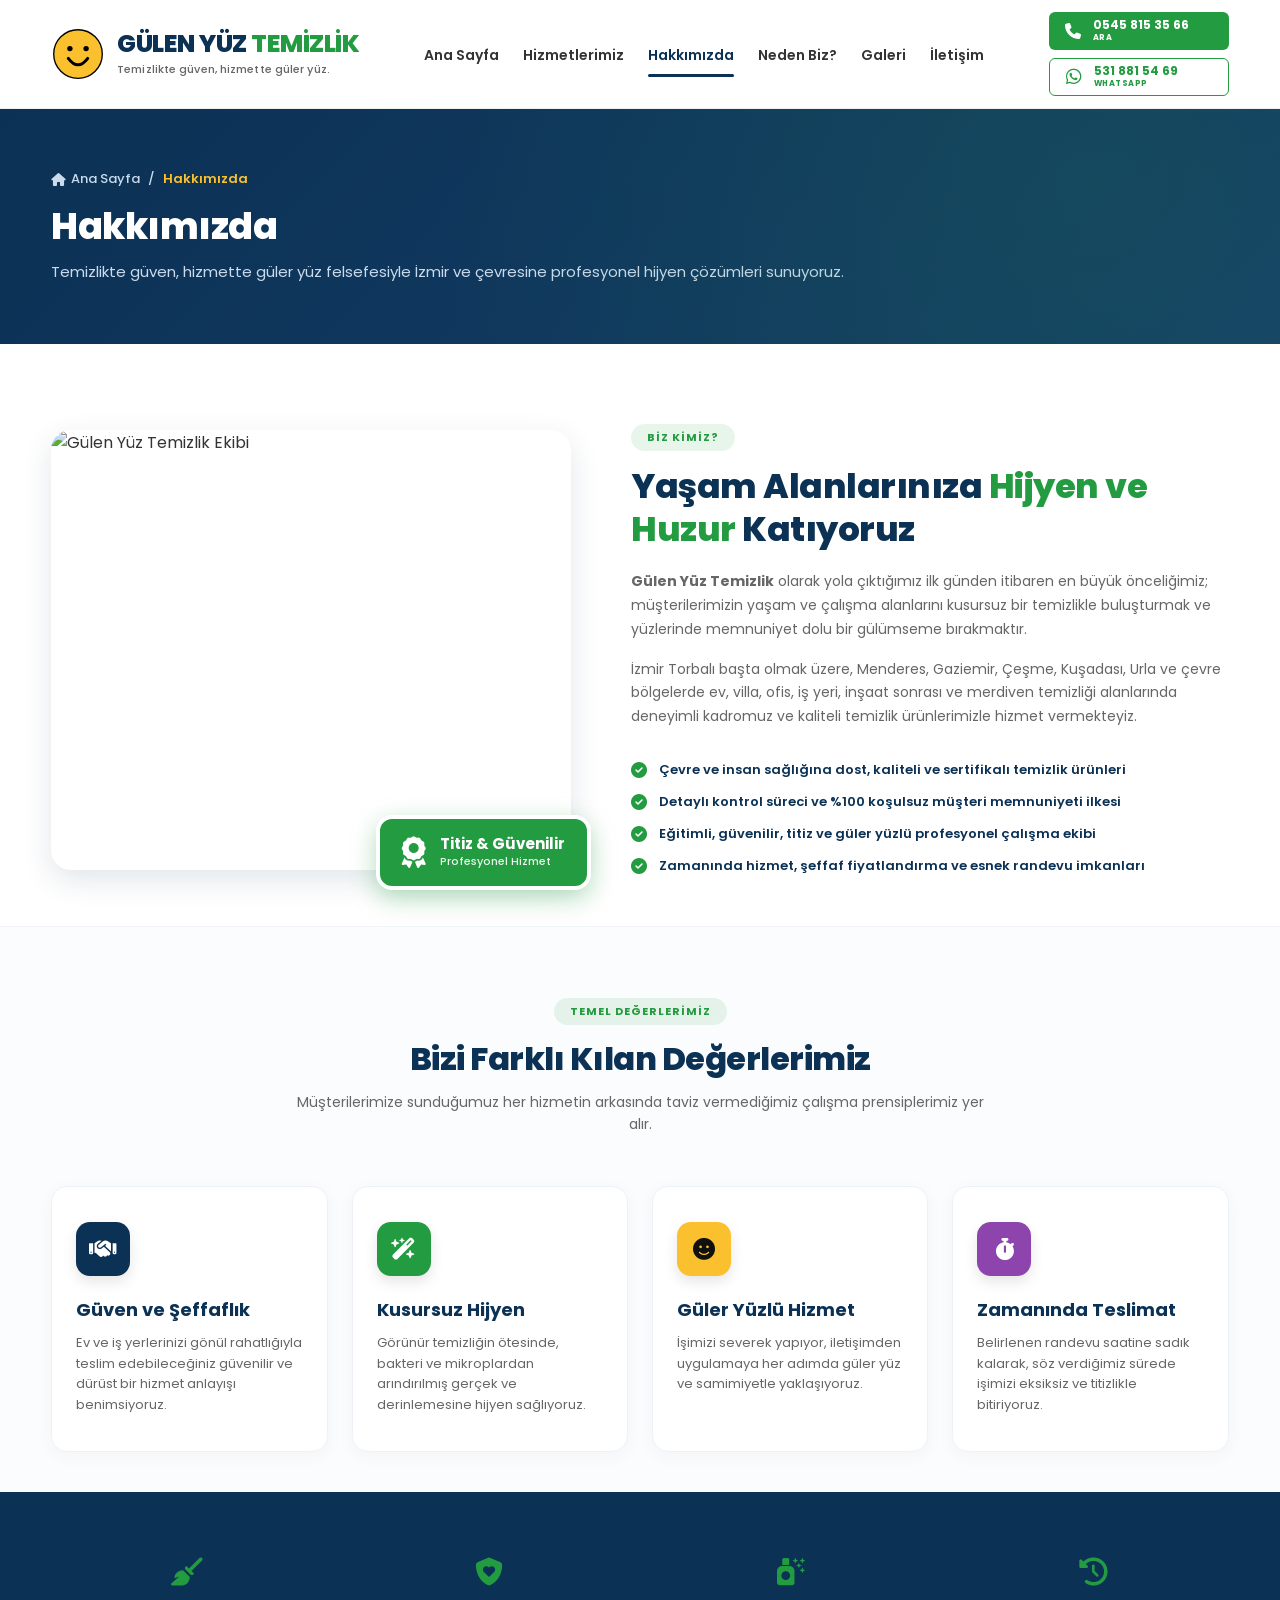
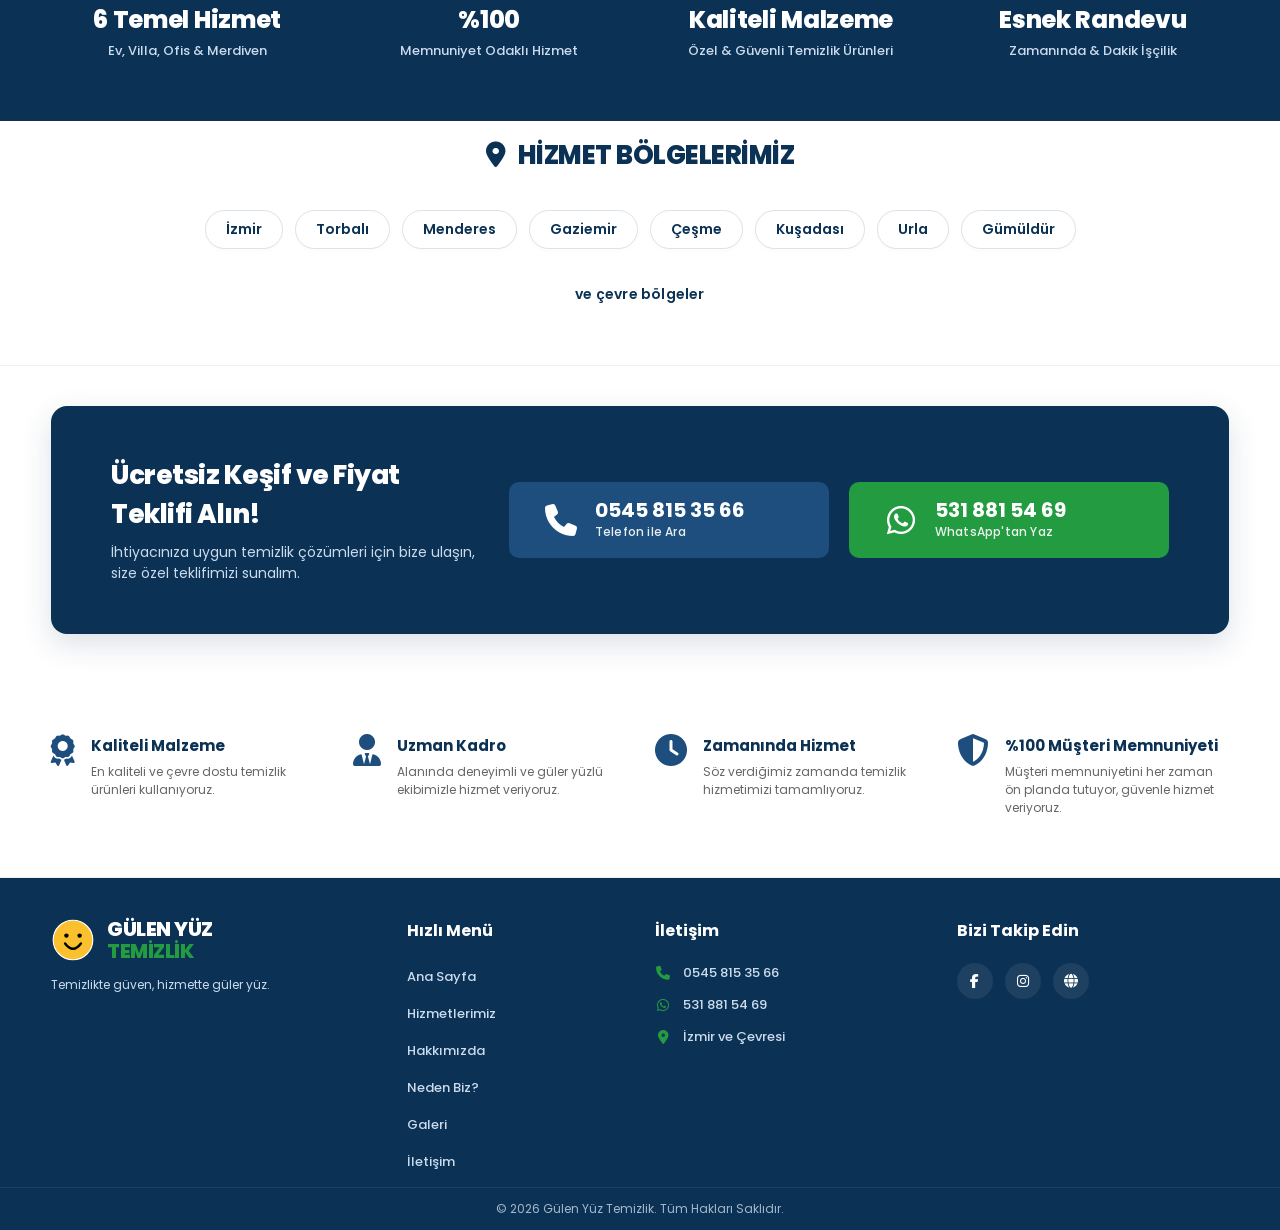
==== commit f5c4c54c: "about-us changes" ====
--- a/about-us.html
+++ b/about-us.html
@@ -181,7 +181,7 @@
                         <strong>Gülen Yüz Temizlik</strong> olarak yola çıktığımız ilk günden itibaren en büyük önceliğimiz; müşterilerimizin yaşam ve çalışma alanlarını kusursuz bir temizlikle buluşturmak ve yüzlerinde memnuniyet dolu bir gülümseme bırakmaktır.
                     </p>
                     <p class="about-story-p">
-                        İzmir merkez başta olmak üzere Torbalı, Menderes, Gaziemir, Çeşme, Kuşadası, Urla ve çevre bölgelerde ev, villa, ofis, iş yeri, inşaat sonrası ve merdiven temizliği alanlarında deneyimli kadromuz ve kaliteli temizlik ürünlerimizle hizmet vermekteyiz.
+                        İzmir Torbalı başta olmak üzere, Menderes, Gaziemir, Çeşme, Kuşadası, Urla ve çevre bölgelerde ev, villa, ofis, iş yeri, inşaat sonrası ve merdiven temizliği alanlarında deneyimli kadromuz ve kaliteli temizlik ürünlerimizle hizmet vermekteyiz.
                     </p>
                     
                     <ul class="about-highlights-list">
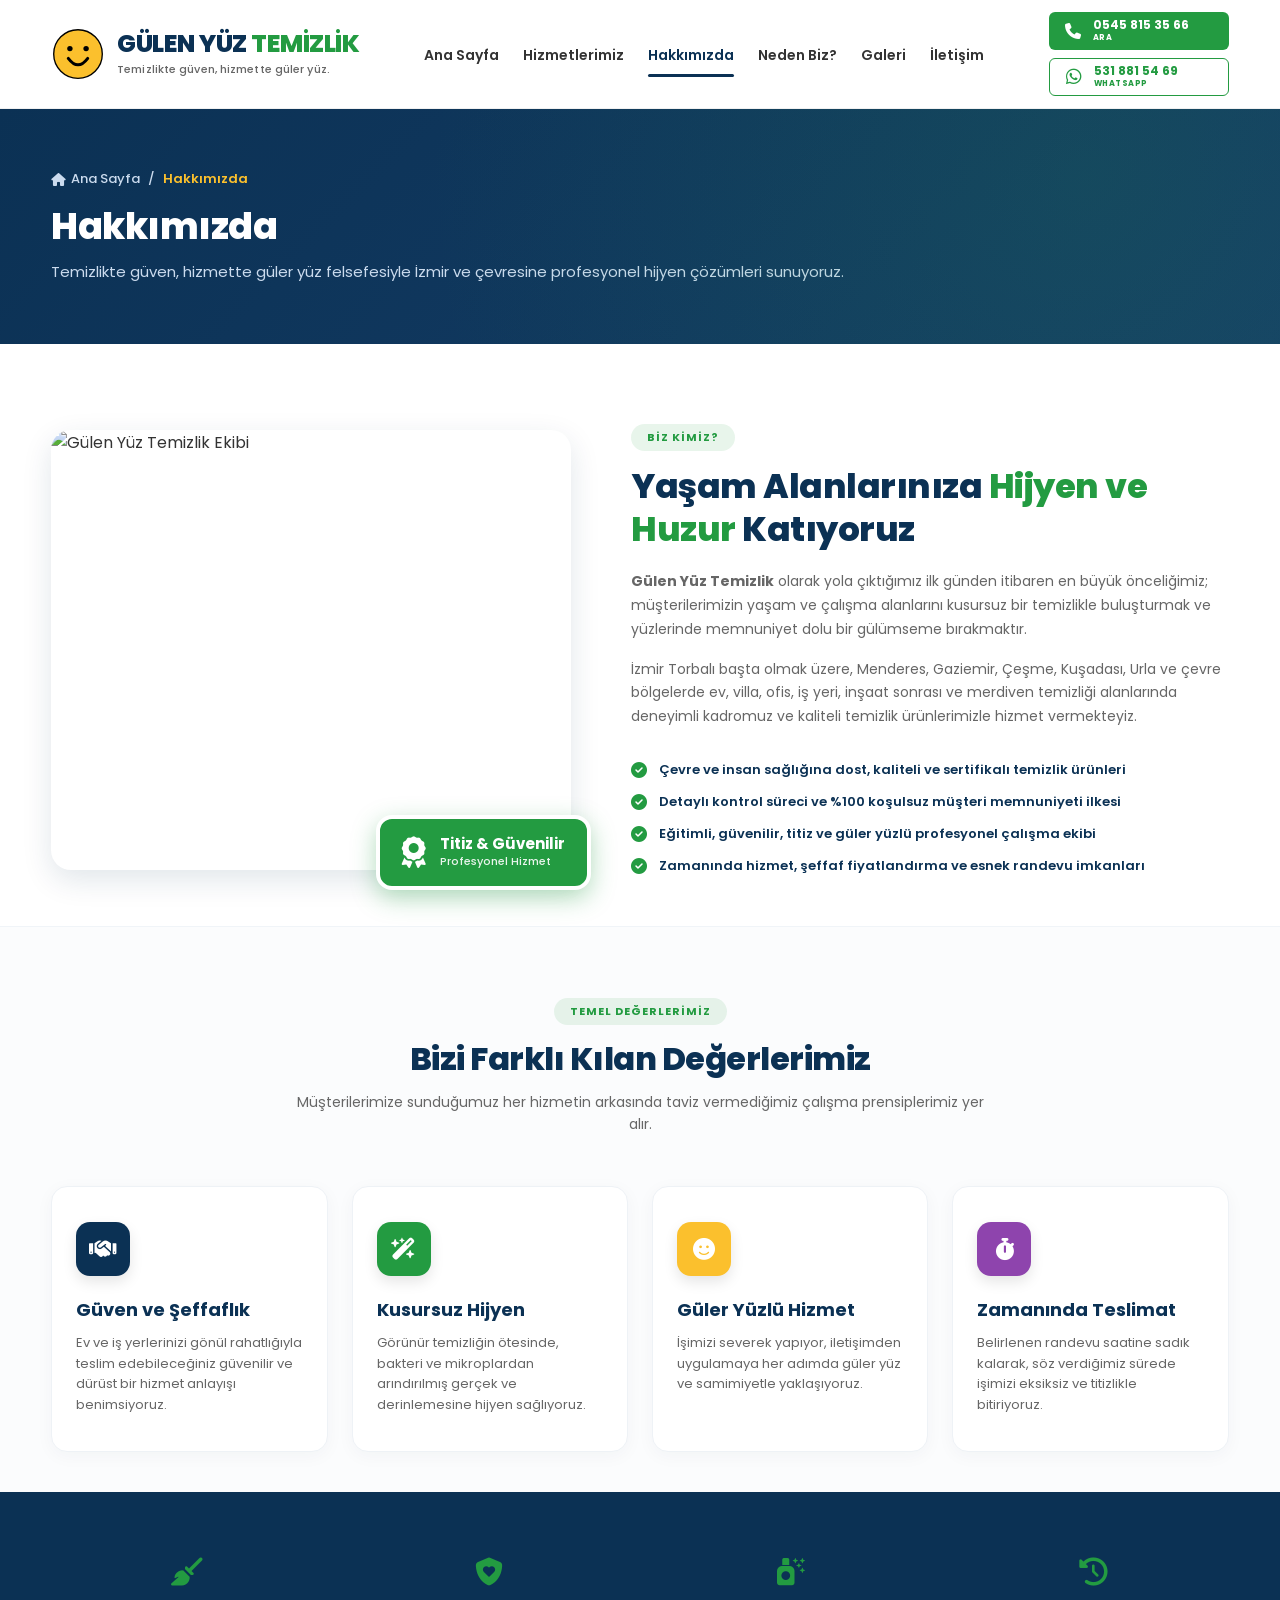
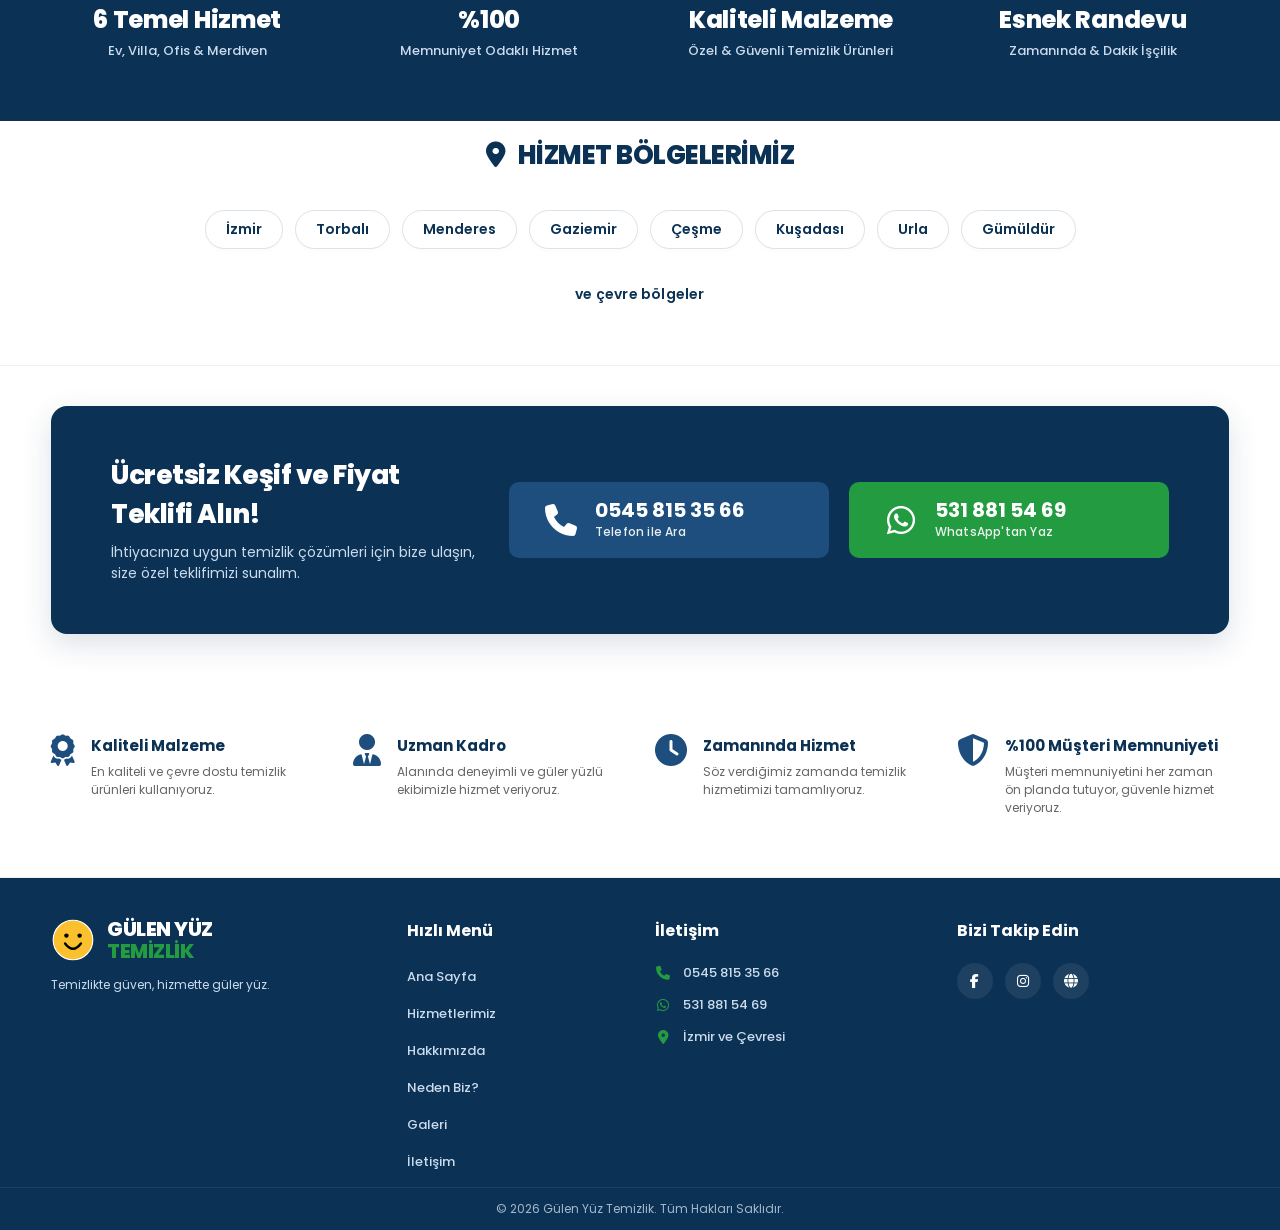
==== commit 10e676e3: "feat: add google search favicons, sitemap.xml, and optimize SEO meta tags" ====
--- a/about-us.html
+++ b/about-us.html
@@ -3,7 +3,26 @@
 <head>
     <meta charset="UTF-8">
     <meta name="viewport" content="width=device-width, initial-scale=1.0">
-    <title>Hakkımızda - Gülen Yüz Temizlik</title>
+    <title>Hakkımızda - Gülen Yüz Temizlik | Torbalı & İzmir</title>
+    <meta name="description" content="Gülen Yüz Temizlik; Torbalı ve tüm İzmir genelinde güvenilir, titiz ve güler yüzlü profesyonel temizlik çözümleri sunar.">
+    <!-- Favicons & Touch Icons (Google Search & Browsers) -->
+    <link rel="icon" type="image/svg+xml" href="assets/favicon.svg">
+    <link rel="icon" type="image/png" sizes="48x48" href="assets/favicon-48x48.png">
+    <link rel="icon" type="image/png" sizes="32x32" href="assets/favicon-32x32.png">
+    <link rel="icon" type="image/png" sizes="16x16" href="assets/favicon-16x16.png">
+    <link rel="apple-touch-icon" sizes="180x180" href="assets/apple-touch-icon.png">
+    <link rel="shortcut icon" href="favicon.ico">
+    <meta name="theme-color" content="#0b3154">
+
+    <!-- Open Graph & Social Sharing -->
+    <meta property="og:type" content="website">
+    <meta property="og:title" content="Hakkımızda - Gülen Yüz Temizlik">
+    <meta property="og:description" content="İzmir ve Torbalı bölgesinde güvenilir, titiz ve güler yüzlü temizlik hizmetleri.">
+    <meta property="og:image" content="https://www.torbaligulenyuztemizlik.com.tr/assets/og-image.jpg">
+    <meta property="og:url" content="https://www.torbaligulenyuztemizlik.com.tr/about-us.html">
+    <meta property="og:site_name" content="Gülen Yüz Temizlik">
+    <meta name="twitter:card" content="summary_large_image">
+    <meta name="twitter:image" content="https://www.torbaligulenyuztemizlik.com.tr/assets/og-image.jpg">
     <!-- Google Fonts: Poppins -->
     <link rel="preconnect" href="https://fonts.googleapis.com">
     <link rel="preconnect" href="https://fonts.gstatic.com" crossorigin>
--- a/css/about-us.css
+++ b/css/about-us.css
@@ -315,7 +315,7 @@
 
 .value-icon-box.icon-yellow {
     background-color: var(--accent-yellow);
-    color: #111111;
+    color: #ffffff;
 }
 
 .value-icon-box.icon-purple {
